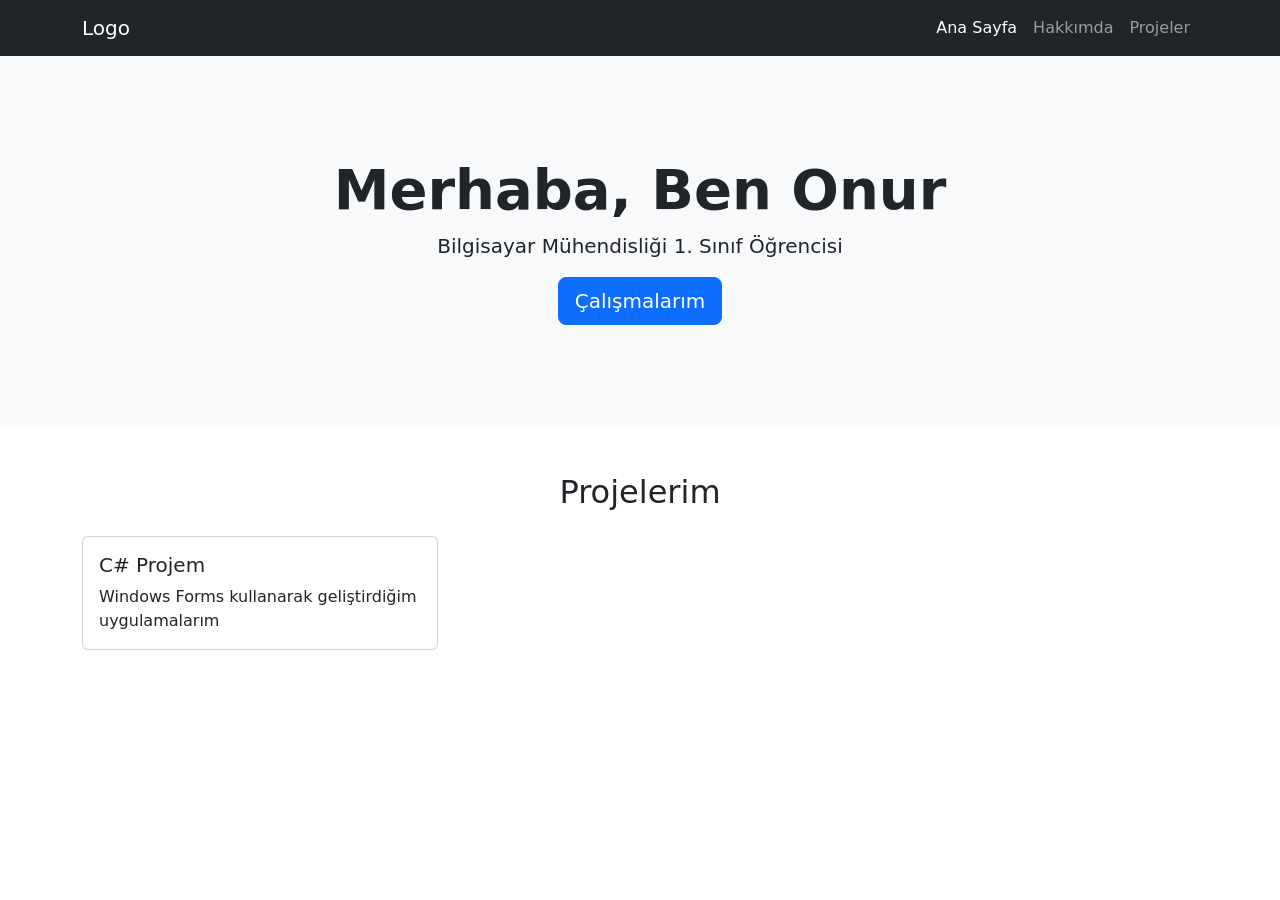
==== sau_web_projesi/css/index.html @ b4eac42f "Add files via upload 28.04.2026 Web projesi temel atımı" ====
<!DOCTYPE html>
<html lang="tr">
<head>
    <meta charset="UTF-8">
    <meta name="viewport" content="width=device-width, initial-scale=1.0">
    <title>Onur Halefoğlu</title>
    <link href="https://cdn.jsdelivr.net/npm/bootstrap@5.3.0/dist/css/bootstrap.min.css" rel="stylesheet">
    <style>
        .hero-section { padding: 100px 0; background: #f8f9fa; }
    </style>
</head>
<body>

    <nav class="navbar navbar-expand-lg navbar-dark bg-dark">
        <div class="container">
            <a class="navbar-brand" href="#">Logo</a>
            <div class="navbar-nav ms-auto">
                <a class="nav-link active" href="#">Ana Sayfa</a>
                <a class="nav-link" href="#">Hakkımda</a>
                <a class="nav-link" href="#">Projeler</a>
            </div>
        </div>
    </nav>

    <header class="hero-section text-center">
        <div class="container">
            <h1 class="display-4 fw-bold">Merhaba, Ben Onur</h1>
            <p class="lead">Bilgisayar Mühendisliği 1. Sınıf Öğrencisi</p>
            <a href="#projects" class="btn btn-primary btn-lg">Çalışmalarım</a>
        </div>
    </header>

    <section id="projects" class="container my-5">
        <h2 class="text-center mb-4">Projelerim</h2>
        <div class="row g-4">
            <div class="col-md-4">
                <div class="card h-100">
                    <div class="card-body">
                        <h5 class="card-title">C# Projem</h5>
                        <p class="card-text">Windows Forms kullanarak geliştirdiğim uygulamalarım</p>
                    </div>
                </div>
            </div>
            </div>
    </section>

    <script src="https://cdn.jsdelivr.net/npm/bootstrap@5.3.0/dist/js/bootstrap.bundle.min.js"></script>
</body>
</html>
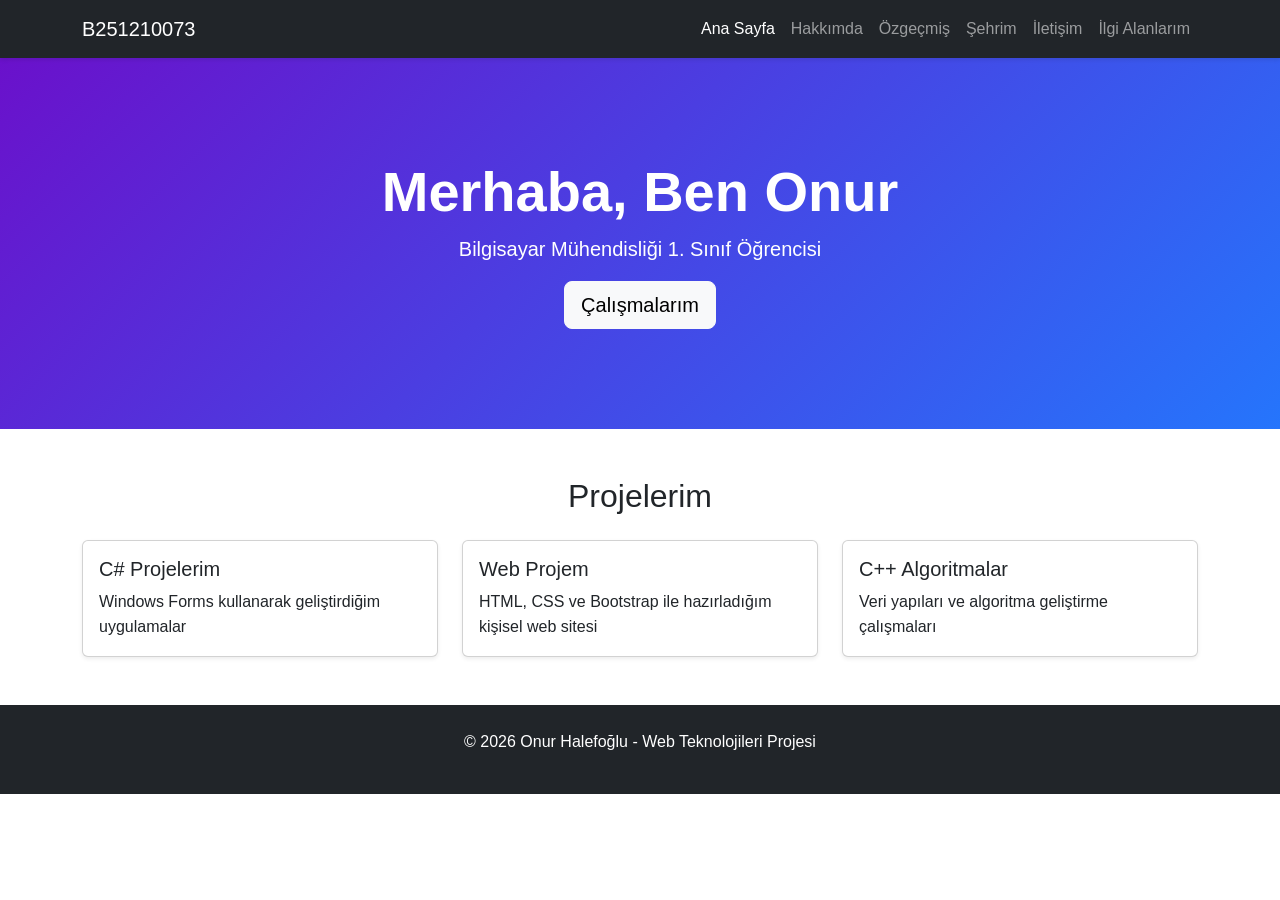
==== commit d1faefa0: "4.05.2026 php login ve bazı güncellemeler Login kısmını ve buna bağlı php kısmını ekledim ve önceki " ====
--- a/sau_web_projesi/css/index.html
+++ b/sau_web_projesi/css/index.html
@@ -1,49 +1,75 @@
-<!DOCTYPE html>
-<html lang="tr">
-<head>
-    <meta charset="UTF-8">
-    <meta name="viewport" content="width=device-width, initial-scale=1.0">
-    <title>Onur Halefoğlu</title>
-    <link href="https://cdn.jsdelivr.net/npm/bootstrap@5.3.0/dist/css/bootstrap.min.css" rel="stylesheet">
-    <style>
-        .hero-section { padding: 100px 0; background: #f8f9fa; }
-    </style>
-</head>
-<body>
-
-    <nav class="navbar navbar-expand-lg navbar-dark bg-dark">
-        <div class="container">
-            <a class="navbar-brand" href="#">Logo</a>
-            <div class="navbar-nav ms-auto">
-                <a class="nav-link active" href="#">Ana Sayfa</a>
-                <a class="nav-link" href="#">Hakkımda</a>
-                <a class="nav-link" href="#">Projeler</a>
-            </div>
-        </div>
-    </nav>
-
-    <header class="hero-section text-center">
-        <div class="container">
-            <h1 class="display-4 fw-bold">Merhaba, Ben Onur</h1>
-            <p class="lead">Bilgisayar Mühendisliği 1. Sınıf Öğrencisi</p>
-            <a href="#projects" class="btn btn-primary btn-lg">Çalışmalarım</a>
-        </div>
-    </header>
-
-    <section id="projects" class="container my-5">
-        <h2 class="text-center mb-4">Projelerim</h2>
-        <div class="row g-4">
-            <div class="col-md-4">
-                <div class="card h-100">
-                    <div class="card-body">
-                        <h5 class="card-title">C# Projem</h5>
-                        <p class="card-text">Windows Forms kullanarak geliştirdiğim uygulamalarım</p>
-                    </div>
-                </div>
-            </div>
-            </div>
-    </section>
-
-    <script src="https://cdn.jsdelivr.net/npm/bootstrap@5.3.0/dist/js/bootstrap.bundle.min.js"></script>
-</body>
-</html>+<!DOCTYPE html>
+<html lang="tr">
+<head>
+    <meta charset="UTF-8">
+    <meta name="viewport" content="width=device-width, initial-scale=1.0">
+    <title>Onur Halefoğlu</title>
+    <link href="https://cdn.jsdelivr.net/npm/bootstrap@5.3.0/dist/css/bootstrap.min.css" rel="stylesheet">
+    <link rel="stylesheet" href="tasarım.css">
+</head>
+<body>
+
+    <nav class="navbar navbar-expand-lg navbar-dark bg-dark sticky-top">
+        <div class="container">
+            <a class="navbar-brand" href="index.html">B251210073</a>
+            <button class="navbar-toggler" type="button" data-bs-toggle="collapse" data-bs-target="#navbarNav">
+                <span class="navbar-toggler-icon"></span>
+            </button>
+            <div class="collapse navbar-collapse" id="navbarNav">
+                <ul class="navbar-nav ms-auto">
+                    <li class="nav-item"><a class="nav-link active" href="index.html">Ana Sayfa</a></li>
+                    <li class="nav-item"><a class="nav-link" href="hakkimda.html">Hakkımda</a></li>
+                    <li class="nav-item"><a class="nav-link" href="cv.html">Özgeçmiş</a></li>
+                    <li class="nav-item"><a class="nav-link" href="sehrim.html">Şehrim</a></li>
+                    <li class="nav-item"><a class="nav-link" href="iletisim.html">İletişim</a></li>
+                    <li class="nav-item"><a class="nav-link" href="ilgialanlarim.html">İlgi Alanlarım</a></li>
+                </ul>
+            </div>
+        </div>
+    </nav>
+
+    <header class="hero-section text-center">
+        <div class="container">
+            <h1 class="display-4 fw-bold">Merhaba, Ben Onur</h1>
+            <p class="lead">Bilgisayar Mühendisliği 1. Sınıf Öğrencisi</p>
+            <a href="#projects" class="btn btn-light btn-lg">Çalışmalarım</a>
+        </div>
+    </header>
+
+    <section id="projects" class="container my-5">
+        <h2 class="text-center mb-4">Projelerim</h2>
+        <div class="row g-4">
+            <div class="col-md-4">
+                <div class="card h-100 shadow-sm">
+                    <div class="card-body">
+                        <h5 class="card-title">C# Projelerim</h5>
+                        <p class="card-text">Windows Forms kullanarak geliştirdiğim uygulamalar</p>
+                    </div>
+                </div>
+            </div>
+            <div class="col-md-4">
+                <div class="card h-100 shadow-sm">
+                    <div class="card-body">
+                        <h5 class="card-title">Web Projem</h5>
+                        <p class="card-text">HTML, CSS ve Bootstrap ile hazırladığım kişisel web sitesi</p>
+                    </div>
+                </div>
+            </div>
+            <div class="col-md-4">
+                <div class="card h-100 shadow-sm">
+                    <div class="card-body">
+                        <h5 class="card-title">C++ Algoritmalar</h5>
+                        <p class="card-text">Veri yapıları ve algoritma geliştirme çalışmaları</p>
+                    </div>
+                </div>
+            </div>
+        </div>
+    </section>
+
+    <footer class="bg-dark text-white text-center py-4 mt-5">
+        <p>&copy; 2026 Onur Halefoğlu - Web Teknolojileri Projesi</p>
+    </footer>
+
+    <script src="https://cdn.jsdelivr.net/npm/bootstrap@5.3.0/dist/js/bootstrap.bundle.min.js"></script>
+</body>
+</html>
--- a/sau_web_projesi/css/tasarım.css
+++ b/sau_web_projesi/css/tasarım.css
@@ -0,0 +1,92 @@
+/* Genel Ayarlar */
+body {
+    font-family: 'Segoe UI', Tahoma, Geneva, Verdana, sans-serif;
+    line-height: 1.6;
+}
+
+/* Navbar */
+.navbar {
+    box-shadow: 0 2px 4px rgba(0,0,0,0.1);
+}
+
+/* Hero Bölümü */
+.hero-section {
+    background: linear-gradient(135deg, #6a11cb 0%, #2575fc 100%);
+    color: white;
+    padding: 100px 0;
+}
+
+/* Profil Resmi */
+.profile-img {
+    border-radius: 50%;
+    border: 5px solid white;
+    box-shadow: 0 5px 15px rgba(0,0,0,0.2);
+}
+
+/* Hobby Kartları */
+.hobby-card {
+    transition: transform 0.3s;
+    border: none;
+    box-shadow: 0 4px 8px rgba(0,0,0,0.05);
+}
+
+.hobby-card:hover {
+    transform: translateY(-5px);
+}
+
+/* Carousel / Slider */
+.carousel-item img {
+    width: 100%;
+    height: 550px;
+    object-fit: cover;
+    object-position: center;
+}
+
+@media (max-width: 768px) {
+    .carousel-item img {
+        height: 300px;
+    }
+}
+
+/* Kart Resimleri */
+.card-img-custom {
+    height: 100%;
+    min-height: 250px;
+    object-fit: cover;
+}
+
+/* Şehir Header (sehrim.html) */
+.city-header {
+    background: linear-gradient(rgba(0,0,0,0.6), rgba(0,0,0,0.6)), url('../img/maraskalesi.jpg');
+    background-size: cover;
+    background-position: center;
+    color: white;
+    padding: 100px 0;
+}
+
+/* GoT / İlgi Alanları */
+.got-card {
+    transition: transform 0.3s;
+    border: 2px solid #333;
+}
+
+.got-card:hover {
+    transform: scale(1.05);
+    border-color: #ffc107;
+}
+
+.character-img {
+    height: 300px;
+    object-fit: cover;
+}
+
+.bg-got {
+    background-color: #1a1a1a;
+    color: white;
+    min-height: 100vh;
+}
+
+/* Footer */
+footer {
+    margin-top: auto;
+}
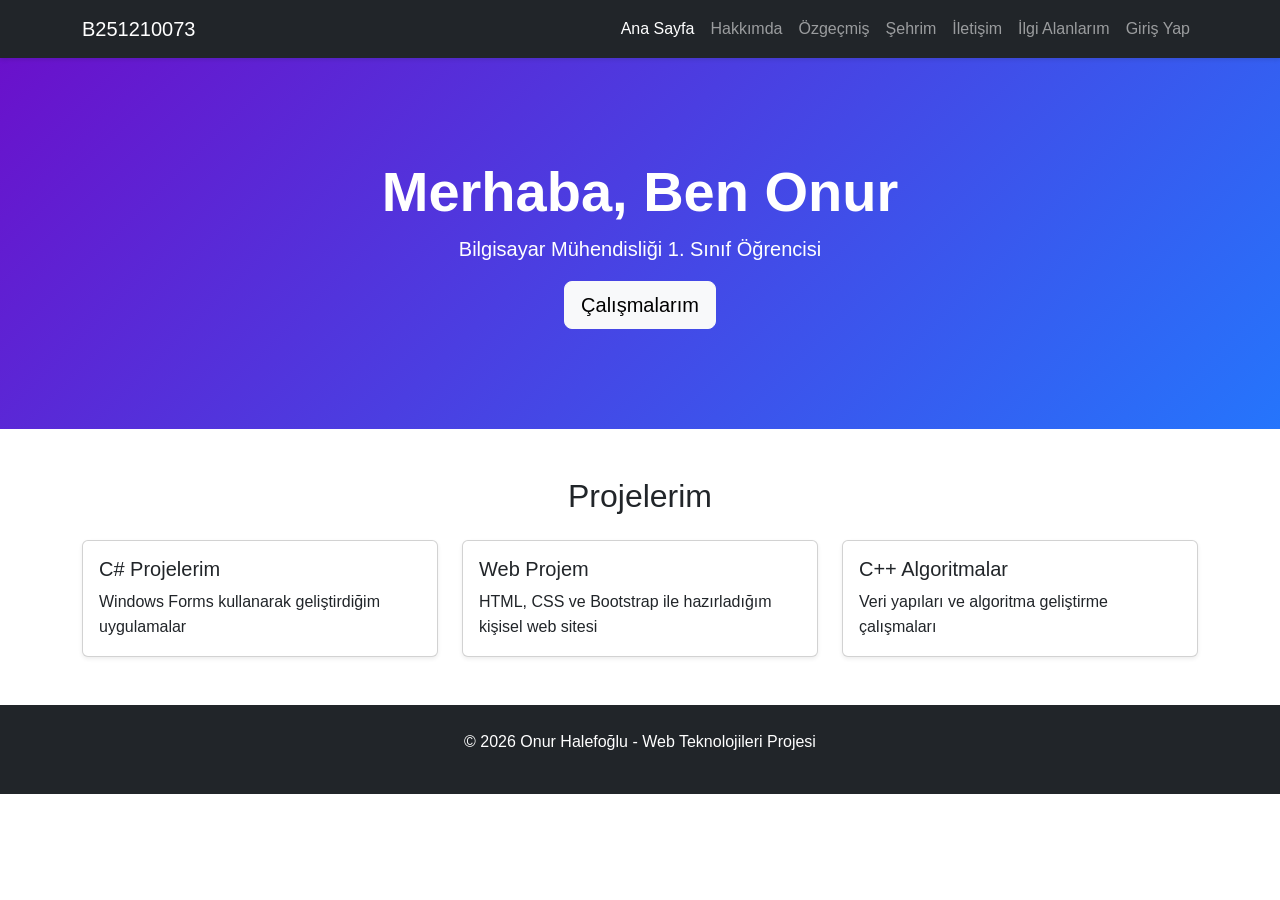
==== commit e1de4af6: "5.05.2026 Login kısmını diğer sayfalara ekleme güncellemesi login kısmını diğer sayfalara ekledim ve" ====
--- a/sau_web_projesi/css/index.html
+++ b/sau_web_projesi/css/index.html
@@ -23,6 +23,7 @@
                     <li class="nav-item"><a class="nav-link" href="sehrim.html">Şehrim</a></li>
                     <li class="nav-item"><a class="nav-link" href="iletisim.html">İletişim</a></li>
                     <li class="nav-item"><a class="nav-link" href="ilgialanlarim.html">İlgi Alanlarım</a></li>
+                    <li class="nav-item"><a class="nav-link" href="login.html">Giriş Yap</a></li>
                 </ul>
             </div>
         </div>
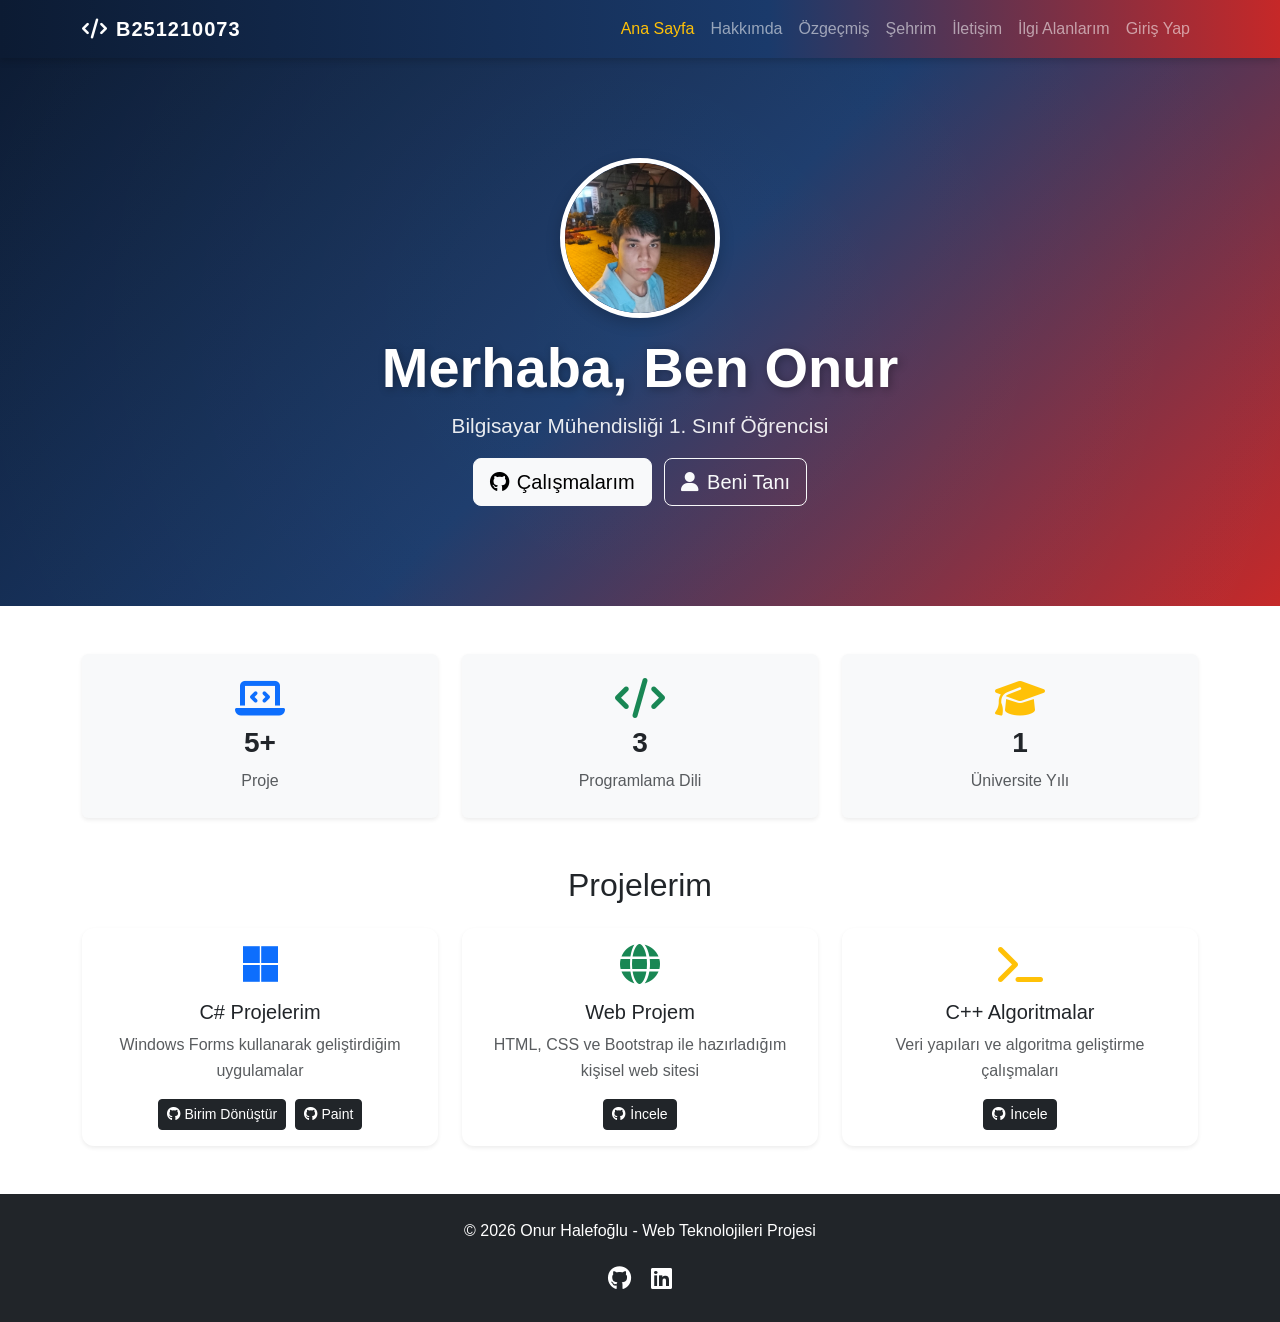
==== commit 0759e9cb: "10.05.2026 Güncellemeler Tüm sayfalara detaylı güncelleme yaptım ve hosting işlemini uyguladım" ====
--- a/sau_web_projesi/css/index.html
+++ b/sau_web_projesi/css/index.html
@@ -4,14 +4,17 @@
     <meta charset="UTF-8">
     <meta name="viewport" content="width=device-width, initial-scale=1.0">
     <title>Onur Halefoğlu</title>
+    <!-- Bootstrap 5 ve Font Awesome CDN'den yükleniyor, harici CSS dosyam tasarım.css -->
     <link href="https://cdn.jsdelivr.net/npm/bootstrap@5.3.0/dist/css/bootstrap.min.css" rel="stylesheet">
     <link rel="stylesheet" href="tasarım.css">
+    <link rel="stylesheet" href="https://cdnjs.cloudflare.com/ajax/libs/font-awesome/6.4.0/css/all.min.css">
 </head>
 <body>
 
+    <!-- Navigasyon menüsü - tüm sayfalarda aynı, sticky-top ile yukarıda sabitleniyor -->
     <nav class="navbar navbar-expand-lg navbar-dark bg-dark sticky-top">
         <div class="container">
-            <a class="navbar-brand" href="index.html">B251210073</a>
+            <a class="navbar-brand" href="index.html"><i class="fas fa-code me-2"></i>B251210073</a>
             <button class="navbar-toggler" type="button" data-bs-toggle="collapse" data-bs-target="#navbarNav">
                 <span class="navbar-toggler-icon"></span>
             </button>
@@ -29,48 +32,115 @@
         </div>
     </nav>
 
+    <!-- Hero bölümü - profil fotoğrafım, adım ve kısa tanıtım -->
     <header class="hero-section text-center">
         <div class="container">
+            <img src="../img/ben.jpeg" alt="Profil Resmi"
+             class="profile-img mb-3" style="width: 160px; height: 160px; object-fit: cover;">
             <h1 class="display-4 fw-bold">Merhaba, Ben Onur</h1>
             <p class="lead">Bilgisayar Mühendisliği 1. Sınıf Öğrencisi</p>
-            <a href="#projects" class="btn btn-light btn-lg">Çalışmalarım</a>
+            <!-- GitHub hesabıma ve hakkımda sayfama yönlendiren butonlar -->
+            <a href="https://github.com/halefogluonur" class="btn btn-light btn-lg me-2"><i class="fab fa-github me-2"></i>Çalışmalarım</a>
+            <a href="hakkimda.html" class="btn btn-outline-light btn-lg"><i class="fas fa-user me-2"></i>Beni Tanı</a>
         </div>
     </header>
 
+    <!-- İstatistik kartları - proje sayısı, programlama dilleri, üniversite yılı -->
+    <section class="container my-5 fade-in">
+        <div class="row text-center g-4">
+            <div class="col-md-4 col-6">
+                <div class="p-4 bg-light rounded shadow-sm h-100 stat-card">
+                    <i class="fas fa-laptop-code fs-1 text-primary mb-2"></i>
+                    <h3 class="fw-bold">5+</h3>
+                    <p class="text-muted mb-0">Proje</p>
+                </div>
+            </div>
+            <div class="col-md-4 col-6">
+                <div class="p-4 bg-light rounded shadow-sm h-100 stat-card">
+                    <i class="fas fa-code fs-1 text-success mb-2"></i>
+                    <h3 class="fw-bold">3</h3>
+                    <p class="text-muted mb-0">Programlama Dili</p>
+                </div>
+            </div>
+            <div class="col-md-4 col-6">
+                <div class="p-4 bg-light rounded shadow-sm h-100 stat-card">
+                    <i class="fas fa-graduation-cap fs-1 text-warning mb-2"></i>
+                    <h3 class="fw-bold">1</h3>
+                    <p class="text-muted mb-0">Üniversite Yılı</p>
+                </div>
+            </div>
+
+        </div>
+    </section>
+
+    <!-- Projelerim - GitHub'da yayınladığım projelerin kartları -->
     <section id="projects" class="container my-5">
         <h2 class="text-center mb-4">Projelerim</h2>
         <div class="row g-4">
+            <!-- C# Projeleri kartı -->
             <div class="col-md-4">
-                <div class="card h-100 shadow-sm">
-                    <div class="card-body">
+                <div class="card h-100 shadow-sm border-0">
+                    <div class="card-body d-flex flex-column text-center">
+                        <i class="fab fa-microsoft fs-1 text-primary mb-3"></i>
                         <h5 class="card-title">C# Projelerim</h5>
-                        <p class="card-text">Windows Forms kullanarak geliştirdiğim uygulamalar</p>
+                        <p class="card-text flex-grow-1 text-muted">Windows Forms kullanarak geliştirdiğim uygulamalar</p>
+                        <div class="mt-auto">
+                            <a href="https://github.com/halefogluonur/birim_donustur" target="_blank" class="btn btn-sm btn-dark me-1"><i class="fab fa-github"></i> Birim Dönüştür</a>
+                            <a href="https://github.com/halefogluonur/paint_odevi" target="_blank" class="btn btn-sm btn-dark"><i class="fab fa-github"></i> Paint</a>
+                        </div>
                     </div>
                 </div>
             </div>
+            <!-- Web Projesi kartı -->
             <div class="col-md-4">
-                <div class="card h-100 shadow-sm">
-                    <div class="card-body">
+                <div class="card h-100 shadow-sm border-0">
+                    <div class="card-body d-flex flex-column text-center">
+                        <i class="fas fa-globe fs-1 text-success mb-3"></i>
                         <h5 class="card-title">Web Projem</h5>
-                        <p class="card-text">HTML, CSS ve Bootstrap ile hazırladığım kişisel web sitesi</p>
+                        <p class="card-text flex-grow-1 text-muted">HTML, CSS ve Bootstrap ile hazırladığım kişisel web sitesi</p>
+                        <div class="mt-auto">
+                            <a href="https://github.com/halefogluonur/sau_web_proje" target="_blank" class="btn btn-sm btn-dark"><i class="fab fa-github"></i> İncele</a>
+                        </div>
                     </div>
                 </div>
             </div>
+            <!-- C++ Algoritmalar kartı -->
             <div class="col-md-4">
-                <div class="card h-100 shadow-sm">
-                    <div class="card-body">
+                <div class="card h-100 shadow-sm border-0">
+                    <div class="card-body d-flex flex-column text-center">
+                        <i class="fas fa-terminal fs-1 text-warning mb-3"></i>
                         <h5 class="card-title">C++ Algoritmalar</h5>
-                        <p class="card-text">Veri yapıları ve algoritma geliştirme çalışmaları</p>
+                        <p class="card-text flex-grow-1 text-muted">Veri yapıları ve algoritma geliştirme çalışmaları</p>
+                        <div class="mt-auto">
+                            <a href="https://github.com/halefogluonur/c-giri-devi" target="_blank" class="btn btn-sm btn-dark"><i class="fab fa-github"></i> İncele</a>
+                        </div>
                     </div>
                 </div>
             </div>
         </div>
     </section>
 
+    <!-- Footer - telif hakkı ve sosyal medya bağlantıları -->
     <footer class="bg-dark text-white text-center py-4 mt-5">
         <p>&copy; 2026 Onur Halefoğlu - Web Teknolojileri Projesi</p>
+        <div class="mt-2">
+            <a href="https://github.com/halefogluonur" target="_blank" class="text-white mx-2 fs-4"><i class="fab fa-github"></i></a>
+            <a href="https://www.linkedin.com/in/onur-halefoğlu-646a69389" target="_blank" class="text-white mx-2 fs-4"><i class="fab fa-linkedin"></i></a>
+        </div>
     </footer>
 
+    <!-- Scroll ile görünür olan yukarı çık butonu -->
+    <button id="back-to-top" onclick="window.scrollTo({top:0,behavior:'smooth'})">
+        <i class="fas fa-arrow-up"></i>
+    </button>
+
+    <!-- Bootstrap JS ve scroll olayını dinleyen küçük script -->
     <script src="https://cdn.jsdelivr.net/npm/bootstrap@5.3.0/dist/js/bootstrap.bundle.min.js"></script>
+    <script>
+        window.addEventListener('scroll', function() {
+            const btn = document.getElementById('back-to-top');
+            btn.style.display = window.scrollY > 400 ? 'flex' : 'none';
+        });
+    </script>
 </body>
 </html>
--- a/sau_web_projesi/css/tasarım.css
+++ b/sau_web_projesi/css/tasarım.css
@@ -1,29 +1,207 @@
-/* Genel Ayarlar */
+/* TASARIM.CSS */
+
+/* Sayfa içinde gezinti yaparken yumuşak kaydırma olsun diye scroll-behavior kullandım */
+html {
+    scroll-behavior: smooth;
+}
+
+/* Projede genel font olarak Segoe UI kullandım, Bootstrap'in varsayılanından daha modern duruyor */
 body {
     font-family: 'Segoe UI', Tahoma, Geneva, Verdana, sans-serif;
     line-height: 1.6;
 }
 
-/* Navbar */
-.navbar {
-    box-shadow: 0 2px 4px rgba(0,0,0,0.1);
-}
-
-/* Hero Bölümü */
+/* Anasayfadaki istatistik ve yetenek bölümlerinin yüklenirken aşağıdan yukarı doğru gelmesi için animasyon ekledim */
+.fade-in {
+    animation: fadeInUp 0.8s ease forwards;
+    opacity: 0;
+}
+
+@keyframes fadeInUp {
+    from { opacity: 0; transform: translateY(30px); }
+    to   { opacity: 1; transform: translateY(0); }
+}
+
+/* Her section'un sırayla açılması için gecikme verdim */
+.fade-in:nth-child(2) { animation-delay: 0.2s; }
+.fade-in:nth-child(3) { animation-delay: 0.4s; }
+.fade-in:nth-child(4) { animation-delay: 0.6s; }
+
+/* Yukarı çık butonu - sayfa aşağı kaydırılınca sağ altta görünür, kırmızı renkli ve hover'da laciverte döner */
+#back-to-top {
+    position: fixed;
+    bottom: 30px;
+    right: 30px;
+    width: 45px;
+    height: 45px;
+    border-radius: 50%;
+    background: #c62828;
+    color: white;
+    border: none;
+    font-size: 20px;
+    cursor: pointer;
+    display: none;
+    align-items: center;
+    justify-content: center;
+    z-index: 999;
+    box-shadow: 0 3px 10px rgba(0,0,0,0.3);
+    transition: all 0.3s;
+}
+
+#back-to-top:hover {
+    background: #0c1b33;
+    transform: translateY(-3px);
+    box-shadow: 0 5px 15px rgba(0,0,0,0.4);
+}
+
+/* Navbar'ı lacivertten kırmızıya doğru giden gradient yaptım, sayfanın temasına uygun olsun diye */
+.navbar.bg-dark {
+    background: linear-gradient(90deg, #0c1b33 0%, #1a3a6b 60%, #c62828 100%) !important;
+    box-shadow: 0 2px 8px rgba(0,0,0,0.2);
+}
+
+/* Navbar linklerine hover efekti ekledim, üzerine gelince sarı renge dönüyor */
+.navbar.bg-dark .nav-link {
+    transition: color 0.3s;
+}
+
+.navbar.bg-dark .nav-link:hover,
+.navbar.bg-dark .nav-link.active {
+    color: #ffc107 !important;
+}
+
+.navbar.bg-dark .navbar-brand {
+    font-weight: 700;
+    letter-spacing: 1px;
+}
+
+/* Hero bölümü - ana sayfanın ve diğer sayfaların üst kısmındaki büyük banner */
 .hero-section {
-    background: linear-gradient(135deg, #6a11cb 0%, #2575fc 100%);
+    background: linear-gradient(135deg, #0c1b33 0%, #1a3a6b 50%, #c62828 100%);
     color: white;
     padding: 100px 0;
-}
-
-/* Profil Resmi */
+    position: relative;
+    overflow: hidden;
+}
+
+/* Hero'nun arka planında hareket eden bir ışık efekti olsun istedim */
+.hero-section::before {
+    content: '';
+    position: absolute;
+    top: -50%;
+    left: -50%;
+    width: 200%;
+    height: 200%;
+    background: radial-gradient(circle, rgba(255,255,255,0.03) 0%, transparent 60%);
+    animation: heroGlow 8s ease-in-out infinite;
+}
+
+@keyframes heroGlow {
+    0%, 100% { transform: translate(0, 0); }
+    50%      { transform: translate(30px, 30px); }
+}
+
+.hero-section .container {
+    position: relative;
+    z-index: 1;
+}
+
+/* Hero başlığına gölge ekleyerek daha okunabilir yaptım */
+.hero-section h1 {
+    text-shadow: 2px 2px 8px rgba(0,0,0,0.3);
+}
+
+.hero-section .lead {
+    font-size: 1.3rem;
+    opacity: 0.9;
+}
+
+/* Profil fotoğrafının hero içinde yukarı aşağı hareket etmesi için animasyon */
+.hero-section .profile-img {
+    animation: profileFloat 3s ease-in-out infinite;
+}
+
+@keyframes profileFloat {
+    0%, 100% { transform: translateY(0); }
+    50%      { transform: translateY(-8px); }
+}
+
+.hero-section .btn {
+    transition: all 0.3s;
+}
+
+.hero-section .btn:hover {
+    transform: translateY(-2px);
+    box-shadow: 0 5px 20px rgba(0,0,0,0.3);
+}
+
+/* Profil resmi yuvarlak olsun, beyaz çerçevesi olsun istedim */
 .profile-img {
     border-radius: 50%;
     border: 5px solid white;
     box-shadow: 0 5px 15px rgba(0,0,0,0.2);
 }
 
-/* Hobby Kartları */
+/* Anasayfadaki istatistik kartları - üzerine gelince yükselme ve icon dönme efekti */
+.stat-card {
+    transition: all 0.4s;
+    cursor: default;
+}
+
+.stat-card:hover {
+    transform: translateY(-8px) scale(1.02);
+    box-shadow: 0 12px 25px rgba(0,0,0,0.15) !important;
+}
+
+.stat-card i {
+    transition: transform 0.4s;
+}
+
+.stat-card:hover i {
+    transform: scale(1.2) rotate(-5deg);
+}
+
+/* Yetenek kartları - hover'da sol kenarı kırmızıya döner ve sağa kayar */
+.skill-card {
+    transition: all 0.3s;
+    border-left: 4px solid transparent;
+}
+
+.skill-card:hover {
+    transform: translateX(5px);
+    border-left-color: #c62828;
+    box-shadow: 0 8px 20px rgba(0,0,0,0.1) !important;
+}
+
+.progress {
+    overflow: hidden;
+}
+
+.progress-bar {
+    transition: width 1.5s ease;
+}
+
+/* Genel kart stili - tüm sayfalardaki kartlar hover'da yükselsin diye ekledim */
+.card {
+    transition: all 0.4s;
+    border-radius: 12px;
+    overflow: hidden;
+}
+
+.card:hover {
+    transform: translateY(-10px);
+    box-shadow: 0 15px 35px rgba(0,0,0,0.15) !important;
+}
+
+.card i.fs-1 {
+    transition: transform 0.4s;
+}
+
+.card:hover i.fs-1 {
+    transform: scale(1.15);
+}
+
+/* Hakkımda sayfasındaki hobi kartları */
 .hobby-card {
     transition: transform 0.3s;
     border: none;
@@ -34,7 +212,7 @@
     transform: translateY(-5px);
 }
 
-/* Carousel / Slider */
+/* Slider resimleri - tüm resimler aynı boyutta dursun diye height ve object-fit verdim */
 .carousel-item img {
     width: 100%;
     height: 550px;
@@ -48,14 +226,13 @@
     }
 }
 
-/* Kart Resimleri */
 .card-img-custom {
     height: 100%;
     min-height: 250px;
     object-fit: cover;
 }
 
-/* Şehir Header (sehrim.html) */
+/* Şehrim sayfasının üst banner'ı - üstüne siyah gradiyent ekleyerek yazıyı okunabilir yaptım */
 .city-header {
     background: linear-gradient(rgba(0,0,0,0.6), rgba(0,0,0,0.6)), url('../img/maraskalesi.jpg');
     background-size: cover;
@@ -64,29 +241,14 @@
     padding: 100px 0;
 }
 
-/* GoT / İlgi Alanları */
-.got-card {
-    transition: transform 0.3s;
-    border: 2px solid #333;
-}
-
-.got-card:hover {
-    transform: scale(1.05);
-    border-color: #ffc107;
-}
-
-.character-img {
-    height: 300px;
-    object-fit: cover;
-}
-
+/* İlgi Alanlarım sayfasında koyu bir tema kullandım, GoT havası versin diye */
 .bg-got {
     background-color: #1a1a1a;
     color: white;
     min-height: 100vh;
 }
 
-/* Footer */
+/* Footer her zaman en altta kalsın diye margin-top: auto verdim */
 footer {
     margin-top: auto;
 }
